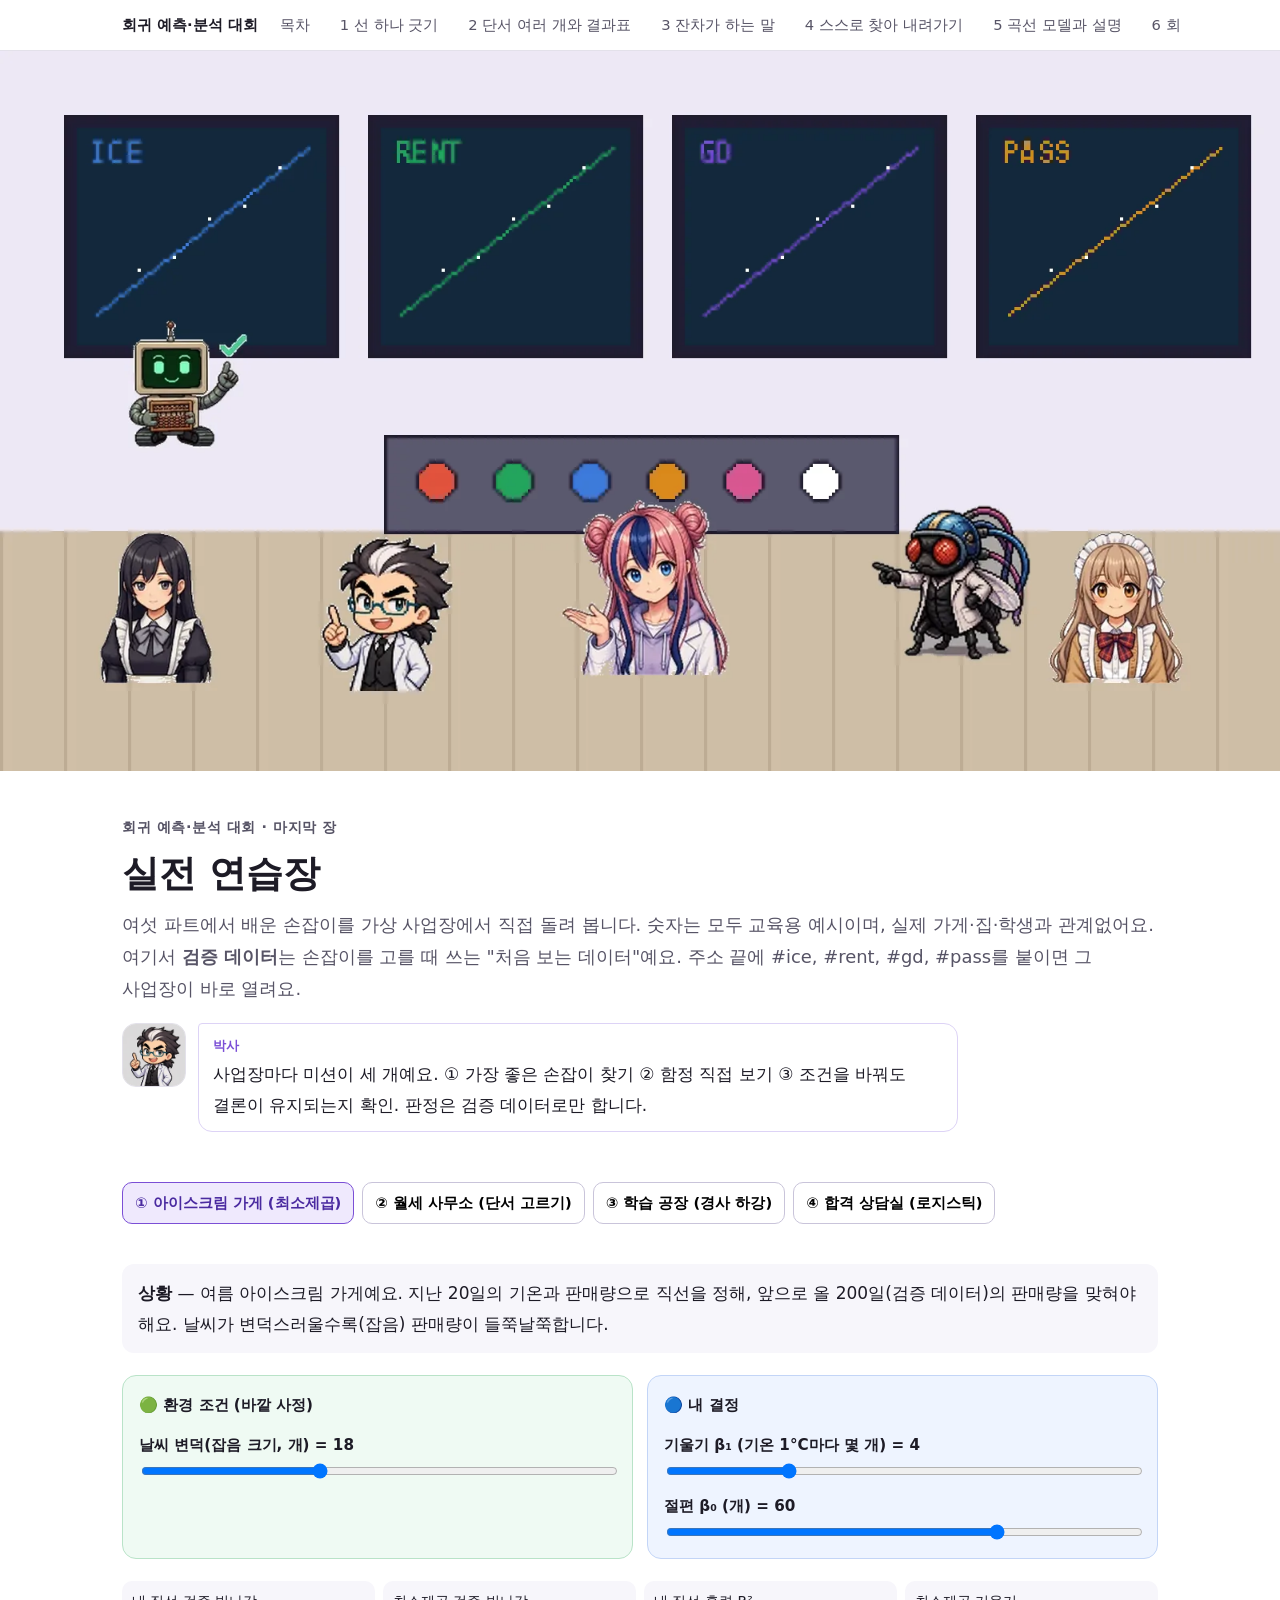
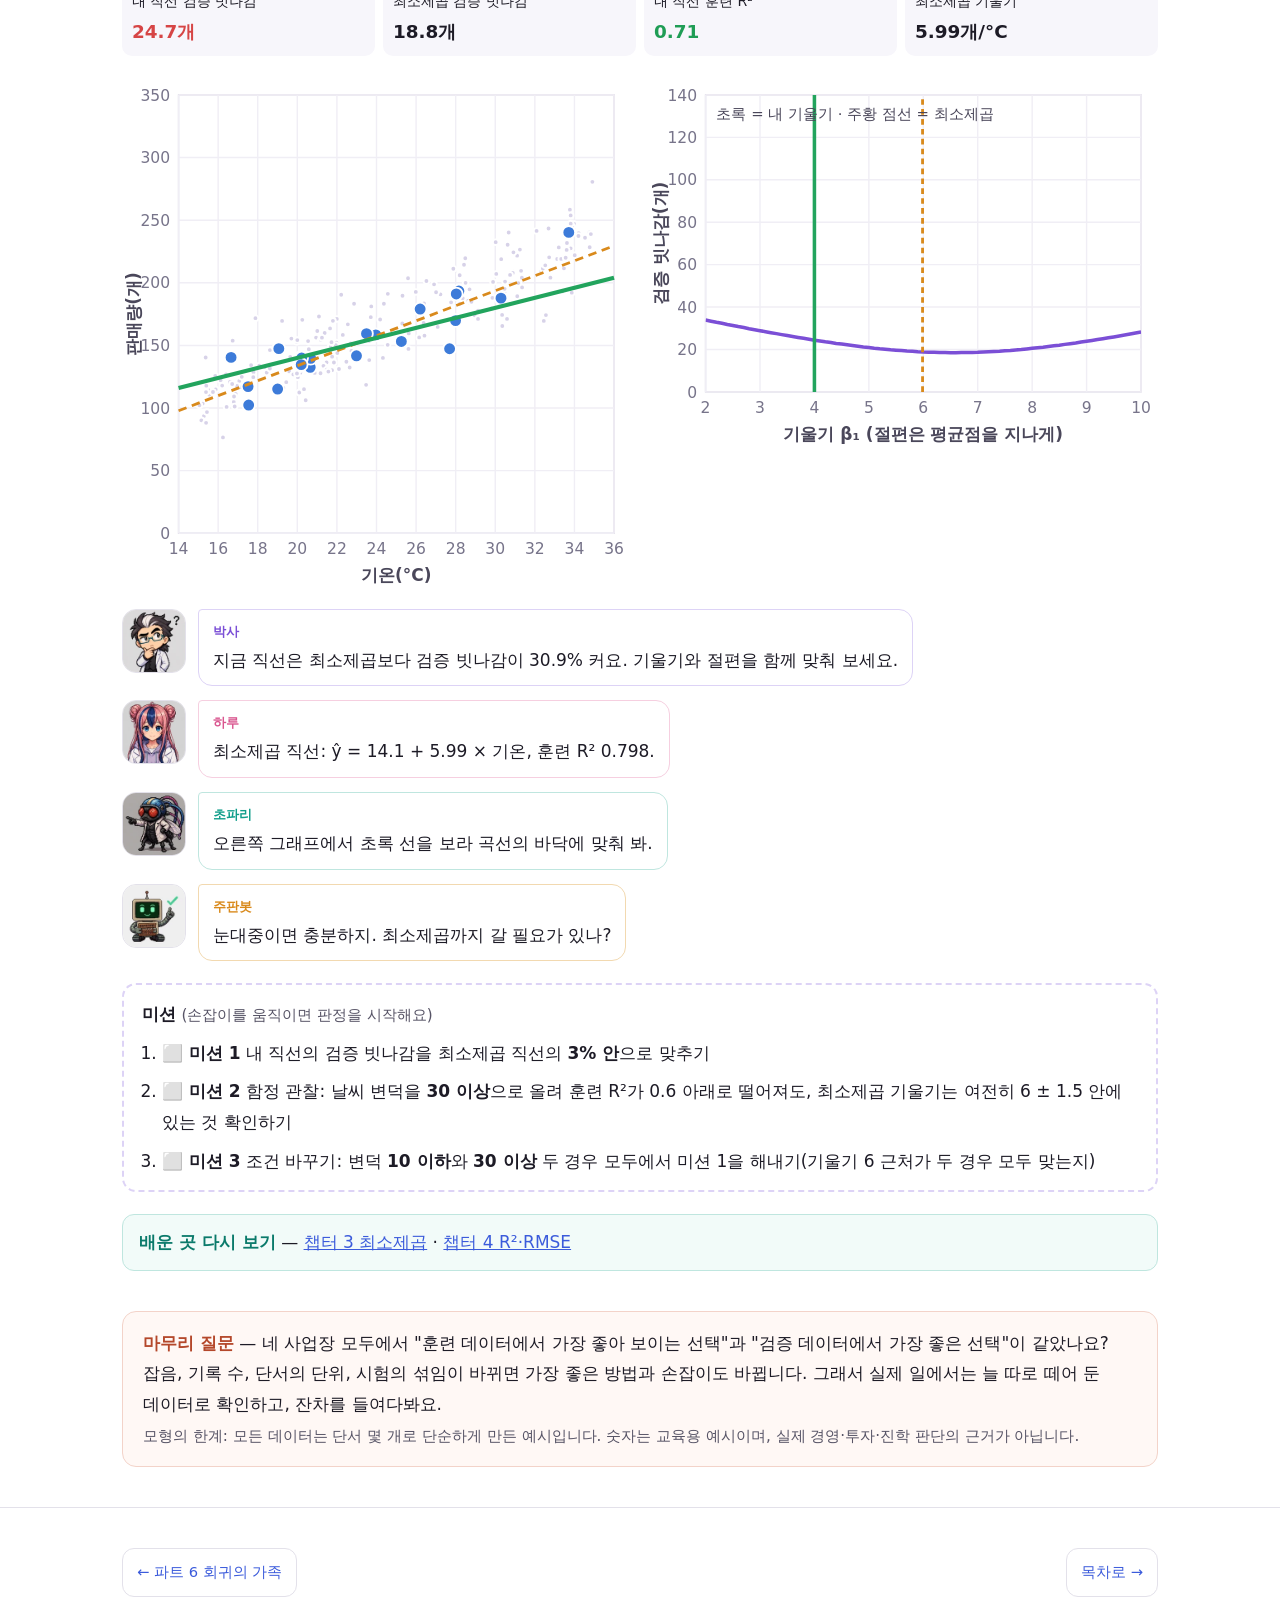
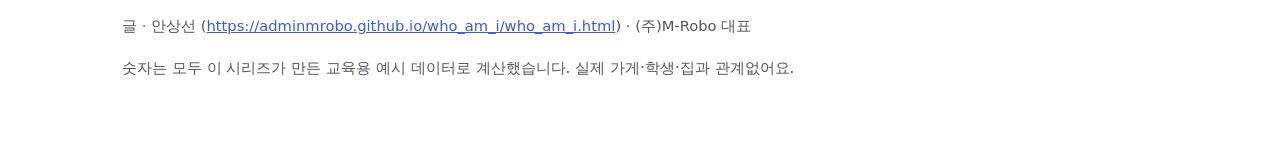
==== practice/index.html @ fa504269 "회귀 예측·분석 대회 시리즈 첫 공개: 목차·파트 1~6(30챕터)·실전 연습장 - 초파리 팀(시아·X1·X2) 대 주판봇 팀(모아·하루·X3), 심판 박사, 6라운드 최종 3:3" ====
<!DOCTYPE html><html lang="ko"><head><meta charset="utf-8"><meta name="viewport" content="width=device-width,initial-scale=1">
<title>실전 연습장 — 네 사업장에서 손잡이 돌려 보기 · 회귀 예측·분석 대회</title><meta name="description" content="최소제곱·단서 고르기·경사 하강·로지스틱 회귀를 가상 사업장에서 직접 조작하는 시뮬레이터. 사업장마다 미션 3개, 자동 판정."><meta name="author" content="안상선">
<meta property="og:title" content="실전 연습장 — 네 사업장에서 손잡이 돌려 보기"><meta property="og:description" content="최소제곱·단서 고르기·경사 하강·로지스틱 회귀를 가상 사업장에서 직접 조작하는 시뮬레이터. 사업장마다 미션 3개, 자동 판정."><meta property="og:type" content="article">
<meta property="og:image" content="https://adminmrobo.github.io/Regression_model_lab_01/assets/img/og_practice.webp?v=23915ec7"><meta property="og:url" content="https://adminmrobo.github.io/Regression_model_lab_01/practice/index.html"><meta name="twitter:card" content="summary_large_image">
<meta name="citation_title" content="실전 연습장 — 네 사업장에서 손잡이 돌려 보기"><meta name="citation_author" content="안상선"><meta name="citation_publication_date" content="2026/11/27">
<link rel="stylesheet" href="../assets/engine.css?v=2"><link rel="stylesheet" href="practice.css?v=2"><script type="application/ld+json">{"@context": "https://schema.org", "@type": "LearningResource", "name": "실전 연습장 — 네 사업장에서 손잡이 돌려 보기", "description": "최소제곱·단서 고르기·경사 하강·로지스틱 회귀를 가상 사업장에서 직접 조작하는 시뮬레이터. 사업장마다 미션 3개, 자동 판정.", "inLanguage": "ko", "educationalLevel": "입문", "creator": {"@type": "Person", "name": "안상선", "url": "https://adminmrobo.github.io/who_am_i/who_am_i.html", "affiliation": "(주)M-Robo 대표"}, "isPartOf": "회귀 예측·분석 대회", "url": "https://adminmrobo.github.io/Regression_model_lab_01/practice/index.html"}</script></head><body><nav class="topnav" aria-label="시리즈 목차"><div class="wrap"><b>회귀 예측·분석 대회</b><a href="../index.html" class="">목차</a><a href="../part1_line.html" class="">1 선 하나 긋기</a><a href="../part2_table.html" class="">2 단서 여러 개와 결과표</a><a href="../part3_resid.html" class="">3 잔차가 하는 말</a><a href="../part4_learn.html" class="">4 스스로 찾아 내려가기</a><a href="../part5_curve.html" class="">5 곡선 모델과 설명</a><a href="../part6_family.html" class="">6 회귀의 가족</a><a href="../practice/index.html" class="on">실전 연습장</a></div></nav><figure class="cover"><picture><source type="image/webp" srcset="../assets/img/cover_practice.webp?v=ec6a630e"><img src="../assets/img/cover_practice.png?v=018c79ec" alt="연구실 조종실. 벽의 화면 네 개에 ICE, RENT, GD, PASS 그래프가 떠 있고, 하루가 손잡이 앞에 서 있으며 박사·시아·모아·초파리·주판봇이 지켜본다" width="1600" height="900"></picture></figure><header class="hero"><div class="wrap"><div class="kicker">회귀 예측·분석 대회 · 마지막 장</div><h1>실전 연습장</h1><p class="sub">여섯 파트에서 배운 손잡이를 가상 사업장에서 직접 돌려 봅니다. 숫자는 모두 교육용 예시이며, 실제 가게·집·학생과 관계없어요. 여기서 <b>검증 데이터</b>는 손잡이를 고를 때 쓰는 "처음 보는 데이터"예요. 주소 끝에 #ice, #rent, #gd, #pass를 붙이면 그 사업장이 바로 열려요.</p>
<div style="margin-top:18px"><div class="dialog"><div class="say doc"><img class="px " data-spr="doc:smile" alt="" aria-hidden="true" width="64" height="64"><div><span class="who">박사</span>사업장마다 미션이 세 개예요. ① 가장 좋은 손잡이 찾기 ② 함정 직접 보기 ③ 조건을 바꿔도 결론이 유지되는지 확인. 판정은 검증 데이터로만 합니다.</div></div></div></div></div></header>
<main class="wrap stack" style="padding-bottom:40px"><div class="tabs" role="tablist" aria-label="사업장 고르기"><button data-t="ice">① 아이스크림 가게 (최소제곱)</button><button data-t="rent">② 월세 사무소 (단서 고르기)</button><button data-t="gd">③ 학습 공장 (경사 하강)</button><button data-t="pass">④ 합격 상담실 (로지스틱)</button></div>
<section class="scene" id="sc-ice"><div class="stack" style="gap:22px">
<div class="situ"><b>상황</b> — 여름 아이스크림 가게예요. 지난 20일의 기온과 판매량으로 직선을 정해, 앞으로 올 200일(검증 데이터)의 판매량을 맞혀야 해요. 날씨가 변덕스러울수록(잡음) 판매량이 들쭉날쭉합니다.</div>
<div class="board"><div class="env"><div class="lbl">🟢 환경 조건 (바깥 사정)</div><label>날씨 변덕(잡음 크기, 개) = <span id="ice-v1"></span><input type="range" id="ice-s1" min="5" max="40" step="1" value="18"></label></div><div class="dec"><div class="lbl">🔵 내 결정</div><label>기울기 β₁ (기온 1°C마다 몇 개) = <span id="ice-v2"></span><input type="range" id="ice-s2" min="2" max="10" step="0.1" value="4"></label><label>절편 β₀ (개) = <span id="ice-v3"></span><input type="range" id="ice-s3" min="-80" max="120" step="1" value="60"></label></div></div>
<div class="stat four" id="ice-score"></div>
<div class="row"><div class="plot" id="ice-p"></div><div class="plot" id="ice-c"></div></div>
<div class="dialog" id="ice-talk"></div>
<div class="missions"><b>미션</b> <span class="note">(손잡이를 움직이면 판정을 시작해요)</span><ol id="ice-ms"></ol></div>
<div class="review"><b>배운 곳 다시 보기</b> — <a href="../part1_line.html#ch3">챕터 3 최소제곱</a> · <a href="../part1_line.html#ch4">챕터 4 R²·RMSE</a></div></div></section><section class="scene" id="sc-rent"><div class="stack" style="gap:22px">
<div class="situ"><b>상황</b> — 원룸 월세 사무소예요. 단서 10개(넓이·역까지 거리·층과, 관계없을 단서 7개) 중 무엇을 쓸지 골라 월세를 맞혀요. 모은 기록(훈련 데이터)이 적을 때와 많을 때를 비교해 보세요.</div>
<div class="board"><div class="env"><div class="lbl">🟢 환경 조건 (바깥 사정)</div><label>모은 기록 수 n (곳) = <span id="rent-v1"></span><input type="range" id="rent-s1" min="15" max="80" step="5" value="20"></label></div><div class="dec"><div class="lbl">🔵 내 결정</div><div class="chk" id="rent-chk"></div></div></div>
<div class="stat four" id="rent-score"></div>
<div class="row"><div class="plot" id="rent-p"></div><div class="plot" id="rent-c"></div></div>
<div class="dialog" id="rent-talk"></div>
<div class="missions"><b>미션</b> <span class="note">(손잡이를 움직이면 판정을 시작해요)</span><ol id="rent-ms"></ol></div>
<div class="review"><b>배운 곳 다시 보기</b> — <a href="../part2_table.html#ch8">챕터 8 단서 고르기</a> · <a href="../part2_table.html#ch7">챕터 7 결과표</a></div></div></section><section class="scene" id="sc-gd"><div class="stack" style="gap:22px">
<div class="situ"><b>상황</b> — 학습 공장이에요. 월세 모델(단서 3개)을 경사 하강으로 학습시켜요. 학습률과 걸음 수를 정하세요. 단서를 표준화했는지에 따라 알맞은 학습률이 크게 달라집니다.</div>
<div class="board"><div class="env"><div class="lbl">🟢 환경 조건 (바깥 사정)</div><button type="button" id="gd-b" class="on">단서 표준화: 켬</button></div><div class="dec"><div class="lbl">🔵 내 결정</div><label>학습률 η (log₁₀) = <span id="gd-v1"></span><input type="range" id="gd-s1" min="-4" max="0.3" step="0.1" value="-1.5"></label><label>걸음 수 = <span id="gd-v2"></span><input type="range" id="gd-s2" min="5" max="200" step="5" value="30"></label></div></div>
<div class="stat four" id="gd-score"></div>
<div class="row"><div class="plot" id="gd-p"></div><div class="plot" id="gd-c"></div></div>
<div class="dialog" id="gd-talk"></div>
<div class="missions"><b>미션</b> <span class="note">(손잡이를 움직이면 판정을 시작해요)</span><ol id="gd-ms"></ol></div>
<div class="review"><b>배운 곳 다시 보기</b> — <a href="../part4_learn.html#ch15">챕터 15 경사 하강</a> · <a href="../part4_learn.html#ch16">챕터 16 학습률</a></div></div></section><section class="scene" id="sc-pass"><div class="stack" style="gap:22px">
<div class="situ"><b>상황</b> — 합격 상담실이에요. 공부 시간으로 합격 확률을 알려 주고, 확률이 기준선을 넘으면 "합격권"이라고 안내해요. 모델과 기준선을 정하세요. 시험이 들쭉날쭉할수록(섞임) 공부 시간만으로 가르기 어려워요.</div>
<div class="board"><div class="env"><div class="lbl">🟢 환경 조건 (바깥 사정)</div><label>시험의 들쭉날쭉함(섞임) = <span id="pass-v1"></span><input type="range" id="pass-s1" min="0.5" max="3" step="0.1" value="1"></label></div><div class="dec"><div class="lbl">🔵 내 결정</div><label>합격권 기준선(확률) = <span id="pass-v2"></span><input type="range" id="pass-s2" min="0.1" max="0.9" step="0.05" value="0.5"></label><div class="btns"><button type="button" id="pass-b1" class="on">로지스틱</button><button type="button" id="pass-b2">0·1 직선</button></div></div></div>
<div class="stat four" id="pass-score"></div>
<div class="row"><div class="plot" id="pass-p"></div><div class="plot" id="pass-c"></div></div>
<div class="dialog" id="pass-talk"></div>
<div class="missions"><b>미션</b> <span class="note">(손잡이를 움직이면 판정을 시작해요)</span><ol id="pass-ms"></ol></div>
<div class="review"><b>배운 곳 다시 보기</b> — <a href="../part6_family.html#ch26">챕터 26 로지스틱</a> · <a href="../part6_family.html#battle">결승 라운드</a></div></div></section>
<div class="limit"><b>마무리 질문</b> — 네 사업장 모두에서 "훈련 데이터에서 가장 좋아 보이는 선택"과 "검증 데이터에서 가장 좋은 선택"이 같았나요? 잡음, 기록 수, 단서의 단위, 시험의 섞임이 바뀌면 가장 좋은 방법과 손잡이도 바뀝니다. 그래서 실제 일에서는 늘 따로 떼어 둔 데이터로 확인하고, 잔차를 들여다봐요.<br><span class="note">모형의 한계: 모든 데이터는 단서 몇 개로 단순하게 만든 예시입니다. 숫자는 교육용 예시이며, 실제 경영·투자·진학 판단의 근거가 아닙니다.</span></div></main><footer><div class="wrap stack" style="gap:16px"><div class="nextprev"><a href="../part6_family.html">← 파트 6 회귀의 가족</a><a href="../index.html">목차로 →</a></div>
<p>글 · 안상선 (<a href="https://adminmrobo.github.io/who_am_i/who_am_i.html">https://adminmrobo.github.io/who_am_i/who_am_i.html</a>) · (주)M-Robo 대표</p>
<p class="note">숫자는 모두 이 시리즈가 만든 교육용 예시 데이터로 계산했습니다. 실제 가게·학생·집과 관계없어요.</p></div></footer>
<script src="../assets/sprites.js"></script><script src="../assets/reg.js"></script><script src="../assets/data.js"></script><script src="../assets/engine.js"></script><script src="practice.js"></script></body></html>
---- assets/engine.css ----
/* engine.css — 흰 배경 연구실 해설 공용 모양 */
:root{--ink:#1d1b26;--sub:#575466;--rule:#e3e1ea;--bg:#ffffff;--soft:#f7f6fb;--blue:#3d7bd9;--red:#e0533d;--teal:#0f9d8a;--amber:#d98a1c;--doc:#7b4fd6;--haru:#d9568f;--ok:#1f9d55;--bad:#d64545;--code:#f3f2f8;--maxw:1080px}
*{box-sizing:border-box}html{scroll-behavior:smooth}
body{margin:0;background:var(--bg);color:var(--ink);font-family:Pretendard,"Noto Sans KR","Apple SD Gothic Neo","Malgun Gothic",system-ui,sans-serif;font-size:17px;line-height:1.8;word-break:keep-all;overflow-wrap:anywhere}
a{color:#3b5bdb}img.px{image-rendering:auto;object-fit:cover;background:#f2f1f6}
.wrap{max-width:var(--maxw);margin:0 auto;padding:0 22px}
.stack{display:flex;flex-direction:column;gap:40px}
h1,h2,h3{line-height:1.35;margin:0}h2{font-size:1.65rem}h3{font-size:1.2rem}
p{margin:0}
.topnav{position:sticky;top:0;z-index:20;background:rgba(255,255,255,.94);backdrop-filter:blur(6px);border-bottom:1px solid var(--rule)}
.topnav .wrap{display:flex;gap:14px;align-items:center;min-height:50px;overflow-x:auto;white-space:nowrap;font-size:.92rem}
.topnav a{text-decoration:none;color:var(--sub);padding:4px 8px;border-radius:8px}.topnav a.on,.topnav a:hover{background:var(--soft);color:var(--ink)}
.topnav b{color:var(--ink)}
.cover{margin:0;background:#fff}.cover img{display:block;width:100%;max-width:1280px;height:auto;margin:0 auto}
header.hero{padding:44px 0 30px}
.kicker{font-size:.9rem;letter-spacing:.04em;color:var(--sub);font-weight:600}
.hero h1{font-size:2.3rem;margin:8px 0 10px}.hero .sub{color:var(--sub);font-size:1.12rem}
.scoreboard{display:flex;gap:12px;flex-wrap:wrap;margin-top:22px}
.scoreboard .team{flex:1 1 260px;border:2px solid var(--rule);border-radius:14px;padding:14px 16px;display:flex;gap:12px;align-items:center}
.team.fly{border-color:#bfe6df;background:#f2fbf9}.team.robo{border-color:#f2d9b0;background:#fdf8ef}
.team .mem{display:flex;gap:2px}.team .mem img{width:44px;height:44px;border-radius:10px}
.team .nm{font-weight:700}.team .pt{margin-left:auto;font-size:1.6rem;font-weight:800}
.ref{border:2px solid #ddd3f6;background:#f8f5ff;border-radius:14px;padding:10px 14px;display:flex;gap:10px;align-items:center;flex:0 1 220px}.ref img{width:44px}
section{scroll-margin-top:60px}
.sec{padding:64px 0;border-top:1px solid var(--rule)}
#plain{background:var(--soft);border-top:0}
.three{display:grid;grid-template-columns:repeat(3,1fr);gap:16px}
.three>div{background:#fff;border:1px solid var(--rule);border-radius:14px;padding:18px 20px}
.three b{display:block;margin-bottom:4px;color:var(--doc)}
.note{font-size:.95rem;color:var(--sub)}
details{border:1px solid var(--rule);border-radius:12px;padding:12px 16px;background:#fff}
details summary{cursor:pointer;font-weight:600}
details[open] summary{margin-bottom:10px}
dl.abbr{display:grid;grid-template-columns:max-content 1fr;gap:6px 14px;margin:0}dl.abbr dt{font-weight:700}dl.abbr dd{margin:0}
.cast{display:grid;grid-template-columns:repeat(auto-fill,minmax(150px,1fr));gap:14px}
.cast .c{border:1px solid var(--rule);border-radius:14px;padding:12px;text-align:center;background:#fff}
.cast .c img{width:110px;height:110px;border-radius:16px}.cast .c .r{font-size:.85rem;color:var(--sub)}
.cast .c.fly{border-color:#bfe6df}.cast .c.robo{border-color:#f2d9b0}.cast .c.ref{border-color:#ddd3f6;display:block}
.tag{display:inline-block;font-size:.78rem;padding:2px 8px;border-radius:999px;background:var(--soft);color:var(--sub);font-weight:600}
.tag.fly{background:#e2f5f1;color:#0b7a6b}.tag.robo{background:#fbeed8;color:#9a5d0c}.tag.ref{background:#efe9fd;color:#5a37a8}
/* 대화 */
.dialog{display:flex;flex-direction:column;gap:14px}
.say{display:flex;gap:12px;align-items:flex-start}
.say img{width:64px;height:64px;flex:0 0 64px;border-radius:14px;background:var(--soft);border:1.5px solid var(--rule)}
.say>div{background:#fff;border:1.5px solid var(--rule);border-radius:4px 14px 14px 14px;padding:10px 14px;max-width:760px}
.say .who{display:block;font-size:.8rem;font-weight:700;margin-bottom:2px}
.say.doc .who{color:var(--doc)}.say.haru .who{color:var(--haru)}.say.fly .who,.say.sia .who,.say.x1 .who,.say.x2 .who{color:var(--teal)}.say.robo .who,.say.moa .who,.say.x3 .who{color:var(--amber)}
.say.doc>div{border-color:#ddd3f6}.say.fly>div,.say.sia>div,.say.x1>div,.say.x2>div{border-color:#bfe6df}.say.robo>div,.say.moa>div,.say.x3>div{border-color:#f2d9b0}.say.haru>div{border-color:#f6cfe0}
.dialog.lvtalk{gap:14px;padding:18px 20px;border-radius:12px;border:1px dashed var(--rule)}
/* 챕터 */
.level{padding-block:88px;border-top:1px solid var(--rule)}
.level>.wrap.stack{gap:40px}
.lvhead .num{font-size:.9rem;font-weight:700;color:var(--doc)}
.lvhead h2{margin:4px 0 8px}
.lvhead .tags{display:flex;gap:8px;flex-wrap:wrap}
.easy{display:grid;grid-template-columns:1fr 1fr;gap:20px}
.ez-why,.ez-math{border-radius:14px;padding:20px 22px;display:flex;flex-direction:column;gap:12px}
.ez-why{background:#f5f8ff;border:1px solid #d9e3fb}.ez-math{background:#fff6fa;border:1px solid #f6cfe0}
.ez-why h3,.ez-math h3{font-size:1.05rem}
.ez-math .ask{display:flex;gap:10px;align-items:flex-start}.ez-math .ask img{width:56px;height:56px;flex:0 0 56px;border-radius:12px;border:1.5px solid #f6cfe0}
.eqn{font-family:"Cambria Math","STIX Two Math","Times New Roman",serif;font-size:1.25rem;text-align:center;background:#fff;border-radius:10px;padding:10px;border:1px solid var(--rule);overflow-x:auto}
table{border-collapse:collapse;width:100%;font-size:.95rem}th,td{border:1px solid var(--rule);padding:7px 10px;text-align:left;vertical-align:top}th{background:var(--soft)}
.tbl{overflow-x:auto}
.try{background:#fff;border:1px dashed #e8a9c4;border-radius:10px;padding:10px 14px}
.try b{color:var(--haru)}
.pair{display:grid;grid-template-columns:1fr 1fr;gap:20px}.pair>div{border:1px solid var(--rule);border-radius:14px;padding:20px 22px}
.pair h3{font-size:1rem;margin-bottom:6px;color:var(--sub)}
.panel{border:2px solid var(--rule);border-radius:16px;padding:22px;display:flex;flex-direction:column;gap:18px;background:#fff}
.panel .ptitle{font-weight:700}
.panel .row{display:flex;gap:22px;flex-wrap:wrap;align-items:flex-start}
.plot{flex:1 1 360px;max-width:480px}.plot svg{width:100%;height:auto;display:block;touch-action:none;user-select:none}
.ctrl{flex:1 1 260px;display:flex;flex-direction:column;gap:12px}
.ctrl label{font-size:.95rem;font-weight:600;display:flex;flex-direction:column;gap:4px}
.ctrl input[type=range]{width:100%}
.btns{display:flex;gap:8px;flex-wrap:wrap}
button{font:inherit;font-size:.92rem;border:1.5px solid #c9c4da;background:#fff;border-radius:10px;padding:7px 12px;cursor:pointer}
button:hover{background:var(--soft)}button.on{background:#efe9fd;border-color:var(--doc);color:#4a2aa0;font-weight:700}
button.go{background:var(--doc);color:#fff;border-color:var(--doc)}button:focus-visible,input:focus-visible{outline:3px solid #9b7bff;outline-offset:2px}
.read{background:var(--soft);border-radius:12px;padding:12px 14px;font-size:.96rem}
.read .big{font-size:1.25rem;font-weight:800}
.stat{display:grid;grid-template-columns:repeat(2,1fr);gap:8px}.stat>div{background:var(--soft);border-radius:10px;padding:8px 10px;font-size:.88rem}.stat b{display:block;font-size:1.15rem}
.good{color:var(--ok)}.badc{color:var(--bad)}
.explain{border-left:4px solid var(--doc);background:#fbfaff;padding:22px 24px;border-radius:0 14px 14px 0;display:flex;flex-direction:column;gap:12px}
.explain ol,.explain ul{display:flex;flex-direction:column;gap:10px;padding-left:22px;margin:0}
.limit{border:1px solid #f3d3c9;background:#fff8f5;border-radius:14px;padding:16px 20px}
.limit b{color:#b4472a}
.aicheck{border:2px solid #f1c64a;background:#fffbea;border-radius:14px;padding:16px 20px;display:flex;flex-direction:column;gap:10px}
.aicheck .h{font-weight:800;color:#8a6500}
.three-card{display:grid;grid-template-columns:repeat(3,1fr);gap:10px}.three-card>div{background:var(--soft);border-radius:10px;padding:10px 12px;font-size:.92rem}.three-card b{display:block;font-size:.8rem;color:var(--sub)}
details.code dl.codemap{margin:0;display:flex;flex-direction:column;gap:6px}
details.code dt{font-family:ui-monospace,Menlo,Consolas,monospace;font-size:.88rem;background:var(--code);padding:4px 8px;border-radius:6px;overflow-x:auto;white-space:pre}
details.code dd{margin:0 0 6px 8px;font-size:.93rem;color:var(--sub)}
.review{background:#f2fbf9;border:1px solid #bfe6df;border-radius:12px;padding:12px 16px}
.review b{color:#0b7a6b}
/* 퀴즈 */
.quiz{border:1px solid var(--rule);border-radius:14px;padding:18px 20px;display:flex;flex-direction:column;gap:10px}
.quiz .q{font-weight:700}.quiz .opts{display:flex;flex-direction:column;gap:8px}
.quiz .opts button{text-align:left}.quiz .opts button.right{background:#e7f7ee;border-color:var(--ok)}.quiz .opts button.wrong{background:#fdecec;border-color:var(--bad)}
.quiz .fb{font-size:.95rem;min-height:1.2em}
/* 대회 */
.battle{background:linear-gradient(#fff,#fbfaff)}
.arena{display:grid;grid-template-columns:1fr auto 1fr;gap:16px;align-items:stretch}
.arena .side{border:2px solid var(--rule);border-radius:16px;padding:16px;display:flex;flex-direction:column;gap:10px;align-items:center;text-align:center}
.arena .side.fly{border-color:#bfe6df;background:#f2fbf9}.arena .side.robo{border-color:#f2d9b0;background:#fdf8ef}
.arena .side img.lead{width:112px;height:112px}
.arena .vs{align-self:center;font-weight:900;font-size:1.6rem;color:var(--doc)}
.arena .score{font-size:2rem;font-weight:900;min-height:2.6rem}
.arena .judge{grid-column:1/-1;display:flex;gap:12px;align-items:center;justify-content:center}
.arena .judge img{width:80px}
.verdict{border:2px solid #ddd3f6;border-radius:14px;padding:14px 18px;background:#fff}
.hidden{display:none!important}
/* 큰 그림 */
.map{display:grid;grid-template-columns:repeat(3,1fr);gap:12px}
.map a{display:block;text-decoration:none;color:inherit;border:2px solid var(--rule);border-radius:14px;padding:14px;background:#fff}
.map a.here{border-color:var(--doc);background:#f8f5ff}
.map .n{font-size:.8rem;color:var(--sub);font-weight:700}.map .t{font-weight:800}.map .d{font-size:.88rem;color:var(--sub)}
/* 지식 색인·꾸러미 */
.kgwrap{display:grid;grid-template-columns:repeat(auto-fill,minmax(240px,1fr));gap:12px}
.kgwrap .grp{border:1px solid var(--rule);border-radius:12px;padding:12px 14px}
.kgwrap .grp h3{font-size:.95rem;margin-bottom:6px}.kgwrap ul{margin:0;padding-left:18px;font-size:.92rem}
.kgedges{font-size:.88rem;color:var(--sub)}
footer{padding:40px 0 60px;border-top:1px solid var(--rule);color:var(--sub);font-size:.92rem}
.nextprev{display:flex;justify-content:space-between;gap:12px;flex-wrap:wrap}
.nextprev a{border:1.5px solid var(--rule);border-radius:12px;padding:10px 14px;text-decoration:none}
@media (max-width:860px){.easy,.pair{grid-template-columns:1fr}.three{grid-template-columns:1fr}.map{grid-template-columns:1fr 1fr}.three-card{grid-template-columns:1fr}}
@media (max-width:700px){body{font-size:16px}.level{padding-block:64px}.level>.wrap.stack{gap:30px}.hero h1{font-size:1.8rem}
 .arena{grid-template-columns:1fr}.arena .vs{justify-self:center}.say img{width:52px;height:52px;flex-basis:52px}.sec{padding:48px 0}}
@media (prefers-reduced-motion:reduce){*{transition:none!important;animation:none!important}html{scroll-behavior:auto}}
.strip svg{width:100%;height:auto;display:block}
.mini svg{width:100%;height:auto;display:block}
.ctrl label{display:block}.ctrl label input{display:block;margin-top:4px}
.ez-math td:first-child{white-space:nowrap}
.kbdhint{margin-top:6px;font-size:.85rem}.exam{border:2px solid #ddd3f6;border-radius:16px;padding:20px;background:#fbfaff}.exam-score{font-size:1rem;min-height:1.4em}
.arena .side img.lead{border-radius:18px;border:2px solid #fff}.arena .judge img{border-radius:14px}
.predict{display:flex;gap:8px;flex-wrap:wrap;align-items:center;justify-content:center}.predict b{font-size:.95rem}
.predict button.pick{background:#efe9fd;border-color:var(--doc);font-weight:700}
.floatscore{position:fixed;left:12px;bottom:12px;z-index:30;background:rgba(255,255,255,.96);border:1.5px solid var(--rule);border-radius:999px;padding:6px 14px;font-size:.85rem;box-shadow:0 2px 10px rgba(0,0,0,.08);display:flex;gap:12px}
.floatscore b{font-size:1rem}.floatscore .f{color:#0b7a6b}.floatscore .r{color:#9a5d0c}
.cards{display:grid;grid-template-columns:repeat(2,1fr);gap:18px}.cards a{display:block;border:1.5px solid var(--rule);border-radius:16px;padding:14px;text-decoration:none;color:inherit;background:#fff}
.cards a img{width:100%;height:auto;border-radius:12px;display:block}.cards .n{color:#3b5bdb;font-weight:700;font-size:.85rem;margin-top:10px}.cards .t{font-weight:800;font-size:1.1rem;margin:4px 0}.cards .d{color:var(--sub);font-size:.92rem}.cards .m{color:#b4600c;font-size:.85rem;margin-top:6px}
@media (max-width:700px){.cards{grid-template-columns:1fr}.floatscore{font-size:.78rem;gap:8px}}

/* 회귀 시리즈 보탬 */
.stat.three4{grid-template-columns:repeat(2,1fr)}
.olst{font-family:ui-monospace,Menlo,Consolas,monospace;font-size:.82rem}
.olst td,.olst th{padding:5px 8px;text-align:right}.olst td:first-child,.olst th:first-child{text-align:left}
.legend{display:flex;gap:12px;flex-wrap:wrap;font-size:.85rem;color:var(--sub)}.legend i{display:inline-block;width:14px;height:4px;border-radius:2px;vertical-align:middle;margin-right:4px}
.bars{display:flex;flex-direction:column;gap:6px}.bars .b{display:grid;grid-template-columns:110px 1fr 70px;gap:8px;align-items:center;font-size:.9rem}
.bars .b .t{height:16px;border-radius:4px;background:var(--soft);position:relative}.bars .b .t span{position:absolute;top:0;bottom:0;border-radius:4px}
.chk{display:grid;grid-template-columns:repeat(2,1fr);gap:4px 10px;font-size:.9rem}.chk label{flex-direction:row!important;align-items:center;gap:6px;font-weight:500!important}
.ctrl .chk label{display:flex!important}
@media (max-width:860px){.map{grid-template-columns:1fr 1fr}}
---- practice/practice.css ----
.tabs{display:flex;gap:8px;flex-wrap:wrap;padding-top:20px}.tabs button{font-weight:600}
.situ{background:var(--soft);border-radius:12px;padding:14px 16px}
.board{display:grid;grid-template-columns:1fr 1fr;gap:14px}
.board>div{border-radius:14px;padding:16px;display:flex;flex-direction:column;gap:12px}
.board .env{background:#effaf3;border:1.5px solid #b9e3c8}.board .dec{background:#eef4ff;border:1.5px solid #c3d5f7}
.board .lbl{font-weight:800;font-size:.95rem}.board label{font-weight:600;font-size:.95rem}.board input{width:100%;display:block;margin-top:4px}
.stat.four{grid-template-columns:repeat(4,1fr)}
.missions{border:2px dashed #ddd3f6;border-radius:14px;padding:14px 18px}.missions ol{margin:8px 0 0;padding-left:20px;display:flex;flex-direction:column;gap:8px}
.missions li.pass{color:#1f7a45}
.scene .row{display:flex;gap:18px;flex-wrap:wrap}.scene .plot{flex:1 1 340px;max-width:520px}
@media (max-width:860px){.board{grid-template-columns:1fr}.stat.four{grid-template-columns:1fr 1fr}}
.chk label{font-size:.9rem}
.board .chk input{width:auto;display:inline-block;margin:0 6px 0 0}.board .chk label{display:flex;align-items:center}
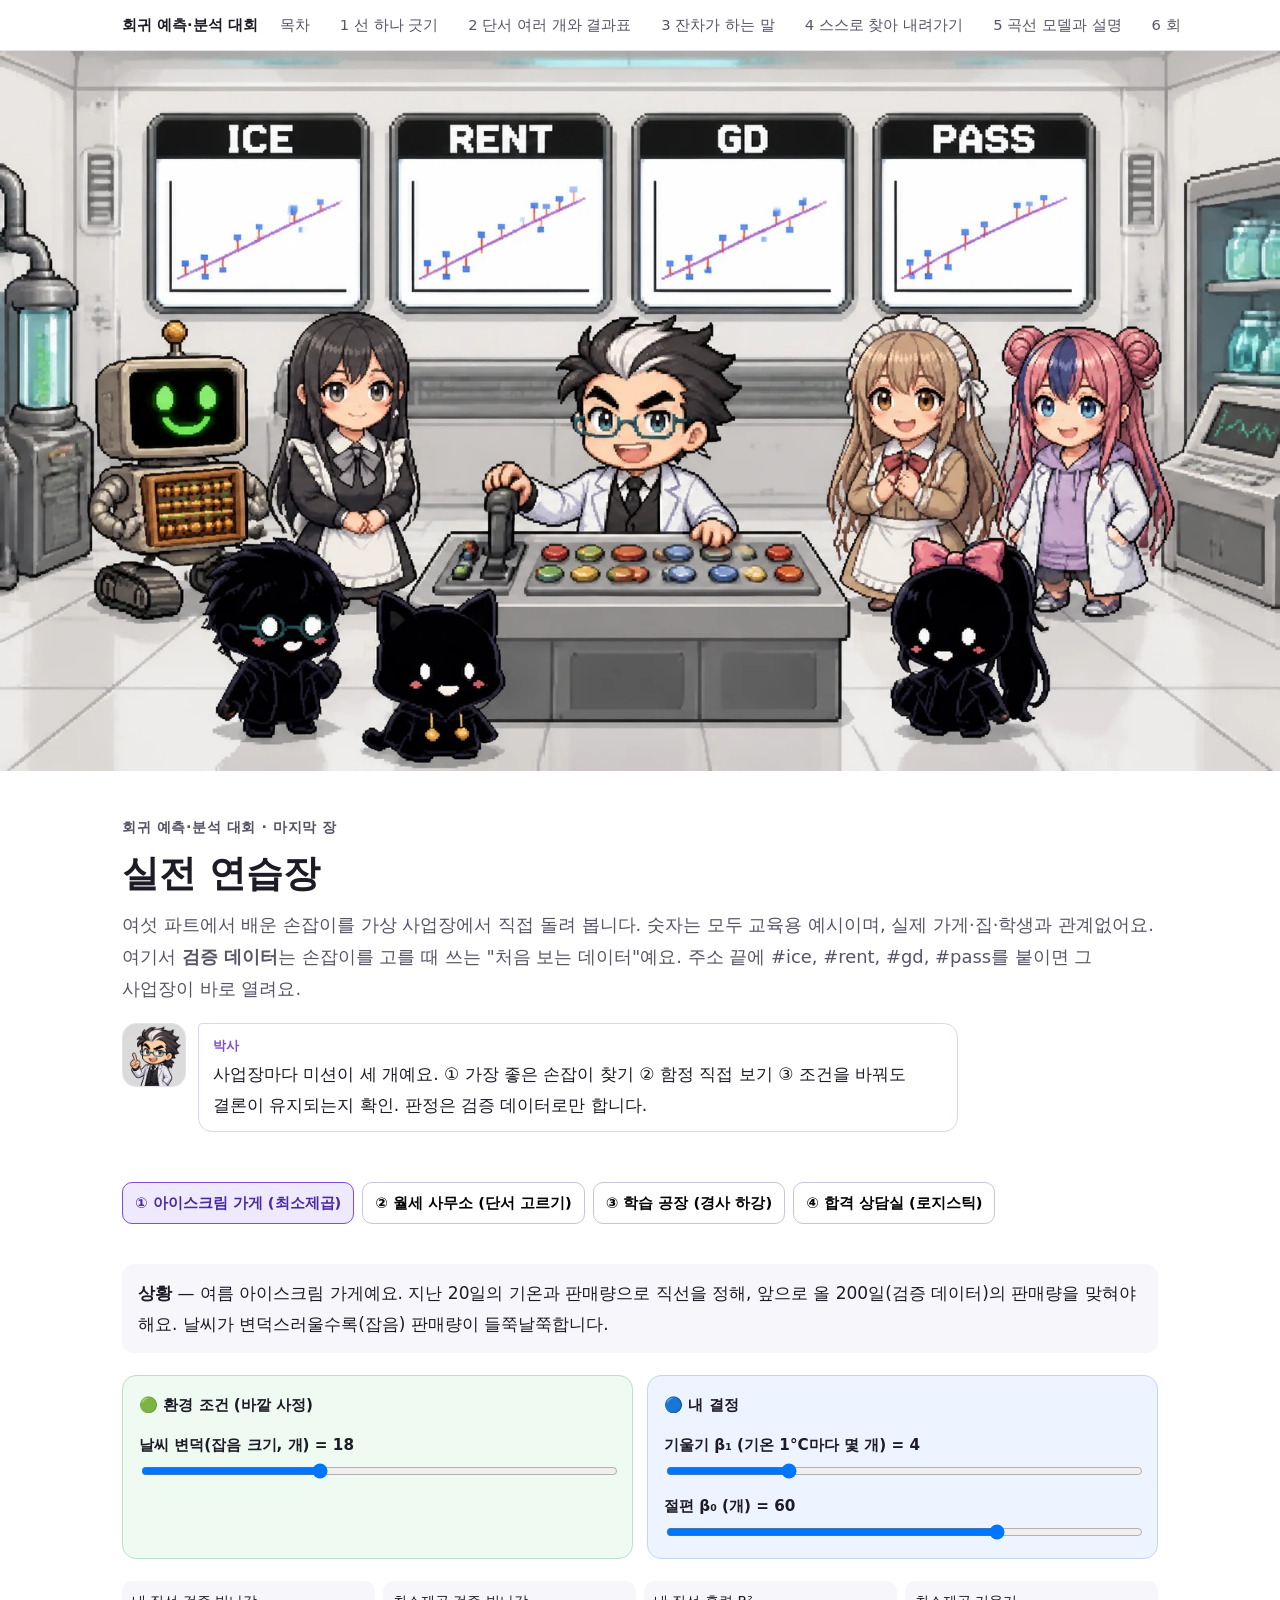
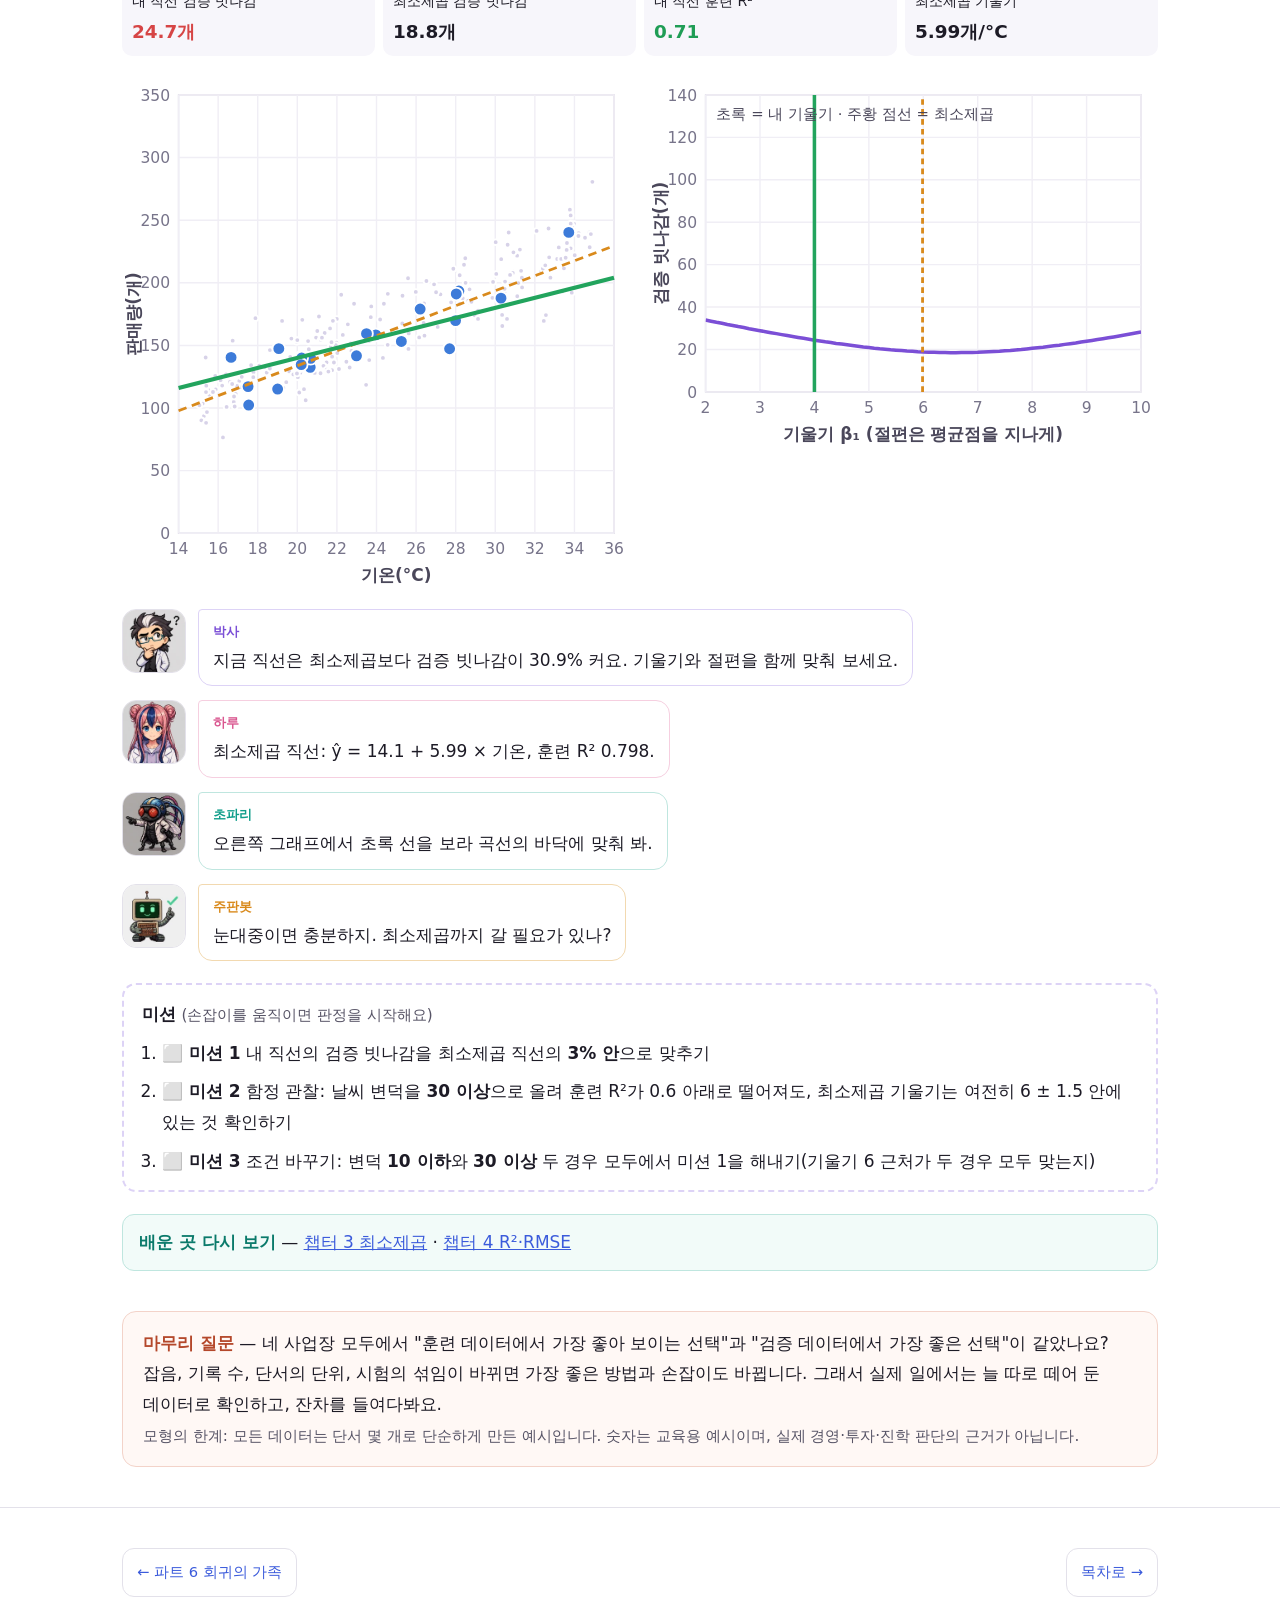
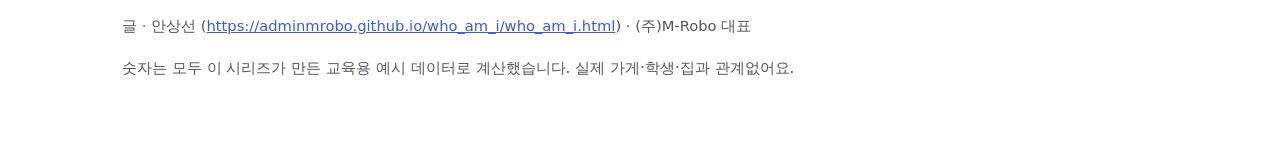
==== commit 00a54cbc: "Genspark 정식 표지 8장 반영(1600×900 WebP·공유 그림·썸네일), 그림에 맞춘 대체 글, 표지 반영 도구 import_covers.py" ====
--- a/practice/index.html
+++ b/practice/index.html
@@ -1,9 +1,9 @@
 <!DOCTYPE html><html lang="ko"><head><meta charset="utf-8"><meta name="viewport" content="width=device-width,initial-scale=1">
 <title>실전 연습장 — 네 사업장에서 손잡이 돌려 보기 · 회귀 예측·분석 대회</title><meta name="description" content="최소제곱·단서 고르기·경사 하강·로지스틱 회귀를 가상 사업장에서 직접 조작하는 시뮬레이터. 사업장마다 미션 3개, 자동 판정."><meta name="author" content="안상선">
 <meta property="og:title" content="실전 연습장 — 네 사업장에서 손잡이 돌려 보기"><meta property="og:description" content="최소제곱·단서 고르기·경사 하강·로지스틱 회귀를 가상 사업장에서 직접 조작하는 시뮬레이터. 사업장마다 미션 3개, 자동 판정."><meta property="og:type" content="article">
-<meta property="og:image" content="https://adminmrobo.github.io/Regression_model_lab_01/assets/img/og_practice.webp?v=23915ec7"><meta property="og:url" content="https://adminmrobo.github.io/Regression_model_lab_01/practice/index.html"><meta name="twitter:card" content="summary_large_image">
+<meta property="og:image" content="https://adminmrobo.github.io/Regression_model_lab_01/assets/img/og_practice.webp?v=94b84c98"><meta property="og:url" content="https://adminmrobo.github.io/Regression_model_lab_01/practice/index.html"><meta name="twitter:card" content="summary_large_image">
 <meta name="citation_title" content="실전 연습장 — 네 사업장에서 손잡이 돌려 보기"><meta name="citation_author" content="안상선"><meta name="citation_publication_date" content="2026/11/27">
-<link rel="stylesheet" href="../assets/engine.css?v=2"><link rel="stylesheet" href="practice.css?v=2"><script type="application/ld+json">{"@context": "https://schema.org", "@type": "LearningResource", "name": "실전 연습장 — 네 사업장에서 손잡이 돌려 보기", "description": "최소제곱·단서 고르기·경사 하강·로지스틱 회귀를 가상 사업장에서 직접 조작하는 시뮬레이터. 사업장마다 미션 3개, 자동 판정.", "inLanguage": "ko", "educationalLevel": "입문", "creator": {"@type": "Person", "name": "안상선", "url": "https://adminmrobo.github.io/who_am_i/who_am_i.html", "affiliation": "(주)M-Robo 대표"}, "isPartOf": "회귀 예측·분석 대회", "url": "https://adminmrobo.github.io/Regression_model_lab_01/practice/index.html"}</script></head><body><nav class="topnav" aria-label="시리즈 목차"><div class="wrap"><b>회귀 예측·분석 대회</b><a href="../index.html" class="">목차</a><a href="../part1_line.html" class="">1 선 하나 긋기</a><a href="../part2_table.html" class="">2 단서 여러 개와 결과표</a><a href="../part3_resid.html" class="">3 잔차가 하는 말</a><a href="../part4_learn.html" class="">4 스스로 찾아 내려가기</a><a href="../part5_curve.html" class="">5 곡선 모델과 설명</a><a href="../part6_family.html" class="">6 회귀의 가족</a><a href="../practice/index.html" class="on">실전 연습장</a></div></nav><figure class="cover"><picture><source type="image/webp" srcset="../assets/img/cover_practice.webp?v=ec6a630e"><img src="../assets/img/cover_practice.png?v=018c79ec" alt="연구실 조종실. 벽의 화면 네 개에 ICE, RENT, GD, PASS 그래프가 떠 있고, 하루가 손잡이 앞에 서 있으며 박사·시아·모아·초파리·주판봇이 지켜본다" width="1600" height="900"></picture></figure><header class="hero"><div class="wrap"><div class="kicker">회귀 예측·분석 대회 · 마지막 장</div><h1>실전 연습장</h1><p class="sub">여섯 파트에서 배운 손잡이를 가상 사업장에서 직접 돌려 봅니다. 숫자는 모두 교육용 예시이며, 실제 가게·집·학생과 관계없어요. 여기서 <b>검증 데이터</b>는 손잡이를 고를 때 쓰는 "처음 보는 데이터"예요. 주소 끝에 #ice, #rent, #gd, #pass를 붙이면 그 사업장이 바로 열려요.</p>
+<link rel="stylesheet" href="../assets/engine.css?v=2"><link rel="stylesheet" href="practice.css?v=2"><script type="application/ld+json">{"@context": "https://schema.org", "@type": "LearningResource", "name": "실전 연습장 — 네 사업장에서 손잡이 돌려 보기", "description": "최소제곱·단서 고르기·경사 하강·로지스틱 회귀를 가상 사업장에서 직접 조작하는 시뮬레이터. 사업장마다 미션 3개, 자동 판정.", "inLanguage": "ko", "educationalLevel": "입문", "creator": {"@type": "Person", "name": "안상선", "url": "https://adminmrobo.github.io/who_am_i/who_am_i.html", "affiliation": "(주)M-Robo 대표"}, "isPartOf": "회귀 예측·분석 대회", "url": "https://adminmrobo.github.io/Regression_model_lab_01/practice/index.html"}</script></head><body><nav class="topnav" aria-label="시리즈 목차"><div class="wrap"><b>회귀 예측·분석 대회</b><a href="../index.html" class="">목차</a><a href="../part1_line.html" class="">1 선 하나 긋기</a><a href="../part2_table.html" class="">2 단서 여러 개와 결과표</a><a href="../part3_resid.html" class="">3 잔차가 하는 말</a><a href="../part4_learn.html" class="">4 스스로 찾아 내려가기</a><a href="../part5_curve.html" class="">5 곡선 모델과 설명</a><a href="../part6_family.html" class="">6 회귀의 가족</a><a href="../practice/index.html" class="on">실전 연습장</a></div></nav><figure class="cover"><picture><source type="image/webp" srcset="../assets/img/cover_practice.webp?v=85659028"><img src="../assets/img/cover_practice.png?v=e85aecfc" alt="흰 벽의 연구실 조종실. 화면 네 개에 ICE, RENT, GD, PASS 그래프가 떠 있고, 박사가 색깔 단추가 달린 조종대의 손잡이를 잡고 있으며 주판봇·시아·모아·하루와 X1·X2·X3가 둘러서 있다" width="1600" height="900"></picture></figure><header class="hero"><div class="wrap"><div class="kicker">회귀 예측·분석 대회 · 마지막 장</div><h1>실전 연습장</h1><p class="sub">여섯 파트에서 배운 손잡이를 가상 사업장에서 직접 돌려 봅니다. 숫자는 모두 교육용 예시이며, 실제 가게·집·학생과 관계없어요. 여기서 <b>검증 데이터</b>는 손잡이를 고를 때 쓰는 "처음 보는 데이터"예요. 주소 끝에 #ice, #rent, #gd, #pass를 붙이면 그 사업장이 바로 열려요.</p>
 <div style="margin-top:18px"><div class="dialog"><div class="say doc"><img class="px " data-spr="doc:smile" alt="" aria-hidden="true" width="64" height="64"><div><span class="who">박사</span>사업장마다 미션이 세 개예요. ① 가장 좋은 손잡이 찾기 ② 함정 직접 보기 ③ 조건을 바꿔도 결론이 유지되는지 확인. 판정은 검증 데이터로만 합니다.</div></div></div></div></div></header>
 <main class="wrap stack" style="padding-bottom:40px"><div class="tabs" role="tablist" aria-label="사업장 고르기"><button data-t="ice">① 아이스크림 가게 (최소제곱)</button><button data-t="rent">② 월세 사무소 (단서 고르기)</button><button data-t="gd">③ 학습 공장 (경사 하강)</button><button data-t="pass">④ 합격 상담실 (로지스틱)</button></div>
 <section class="scene" id="sc-ice"><div class="stack" style="gap:22px">
